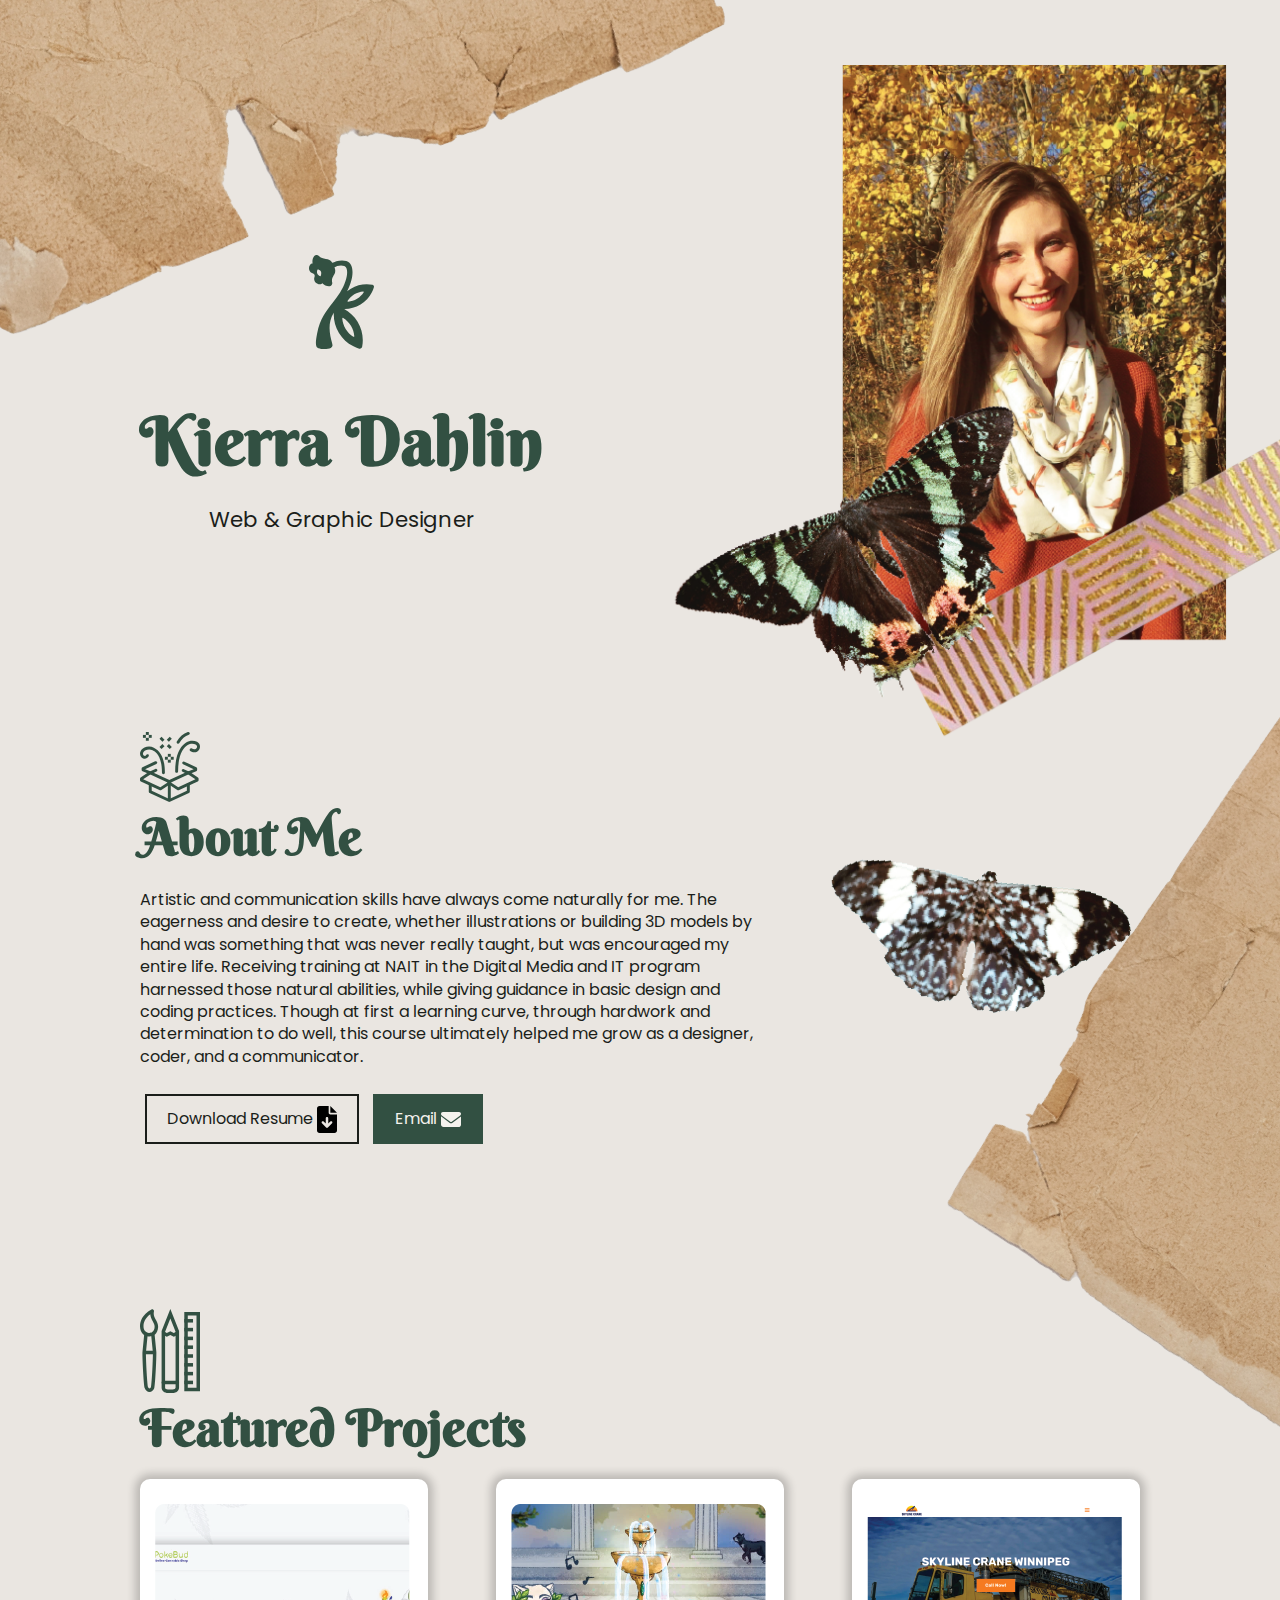
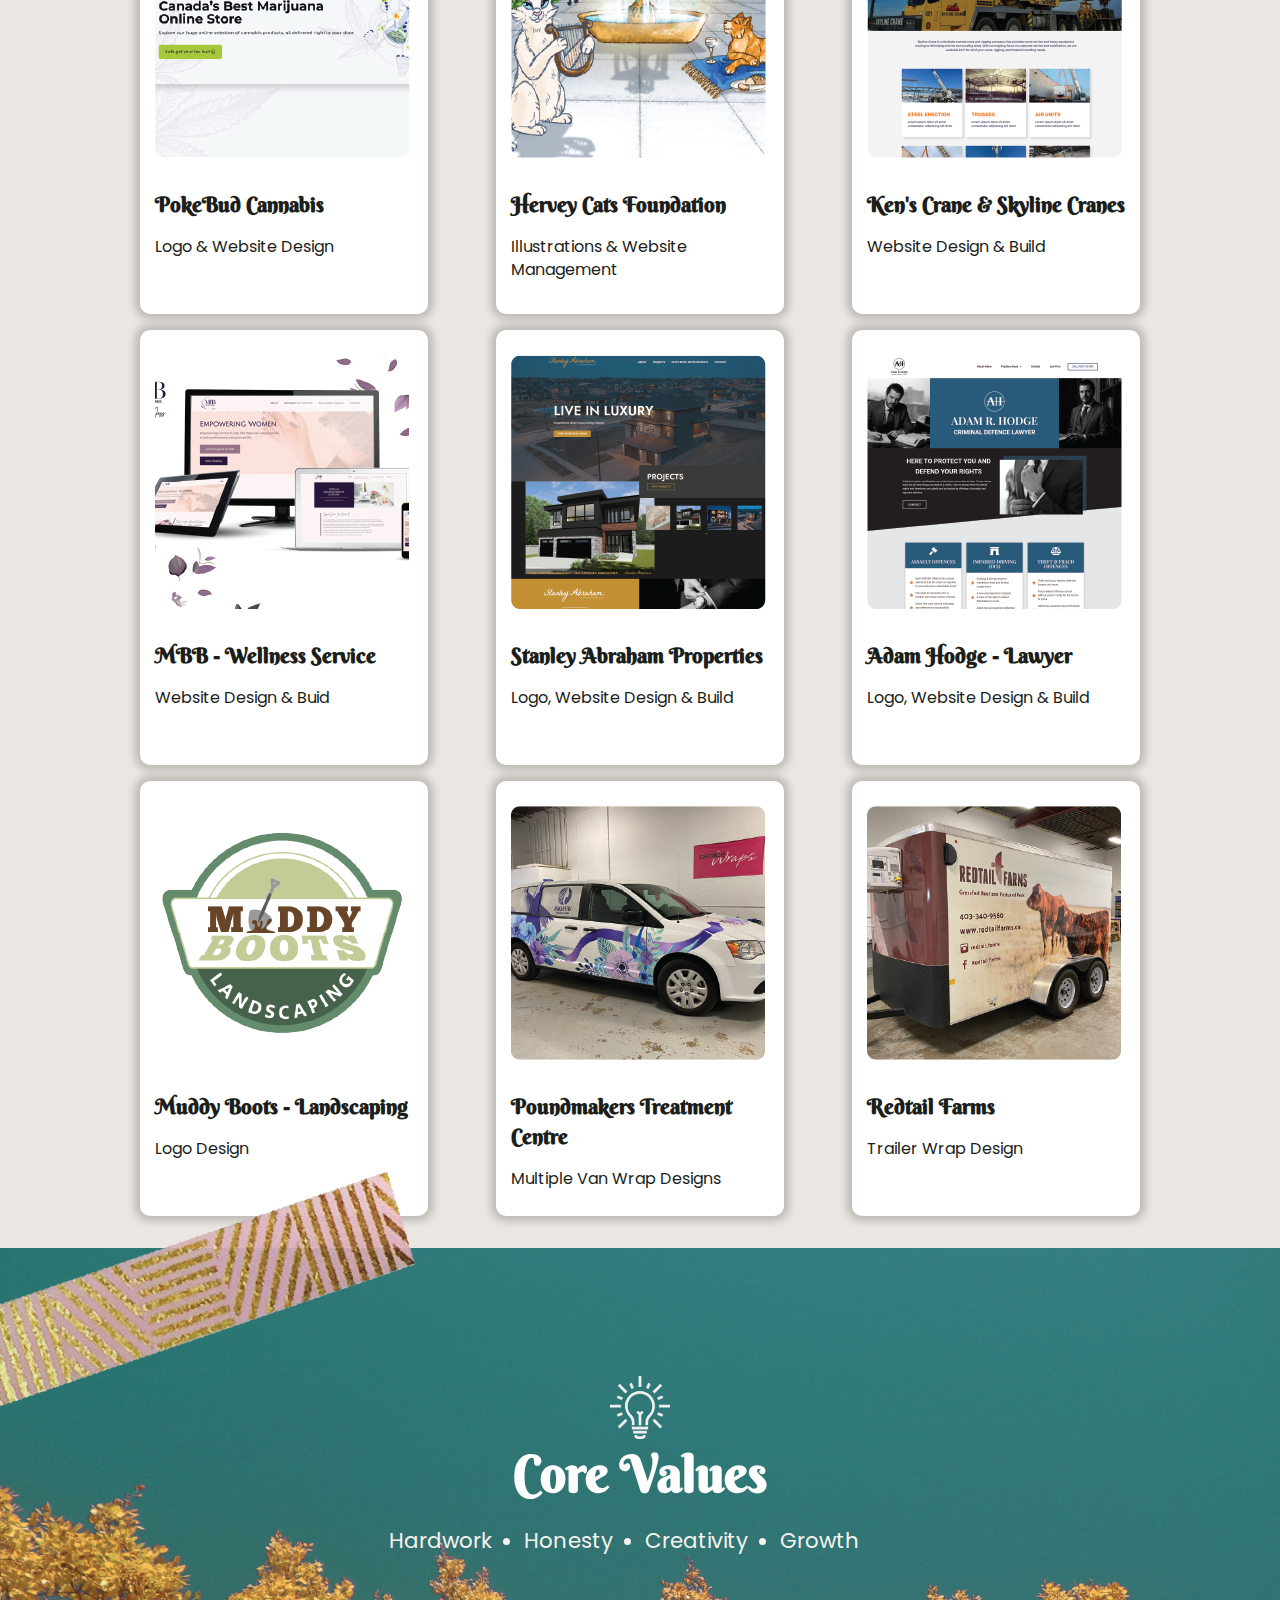
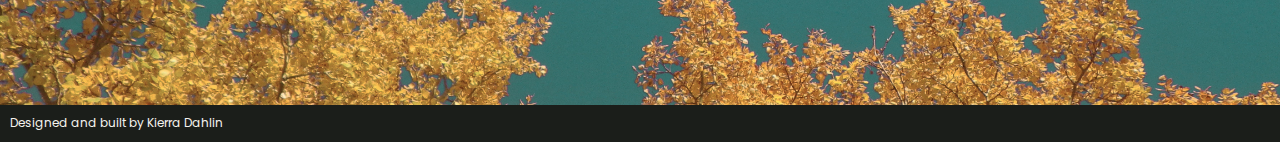
==== index.html @ ff47cce0 "Add files via upload" ====
<!doctype html>
<html class="no-js" lang="">

<head>
  <meta charset="utf-8">
  <title></title>
  <meta name="description" content="">
  <meta name="viewport" content="width=device-width, initial-scale=1">

  <meta property="og:title" content="">
  <meta property="og:type" content="">
  <meta property="og:url" content="">
  <meta property="og:image" content="">

  <link rel="manifest" href="site.webmanifest">
  <link rel="apple-touch-icon" href="icon.png">
  <!-- Place favicon.ico in the root directory -->
  <link rel="preconnect" href="https://fonts.googleapis.com">
  <link rel="preconnect" href="https://fonts.gstatic.com" crossorigin>
  <link href="https://fonts.googleapis.com/css2?family=Berkshire+Swash&family=Poppins&display=swap" rel="stylesheet">

  <link rel="stylesheet" href="css/normalize.css">
  <link rel="stylesheet" href="css/main.css">

  <meta name="theme-color" content="#fafafa">
</head>

<body>

  <header>
    <img src="img/paper-corner-1.png" alt="Paper corner">
    <div class="header-container-flex"> 
      
      <div class="header-content">
        <a href="index.html"><img class="site-logo svg-icon" src="img/k-logo-2021-green.svg" alt="Site logo"></a>
        <h1>Kierra Dahlin</h1>
        <p>Web & Graphic Designer</p> 
      </div>

      <div class="header-img">
        <img src="img/kierra-header-img.png" alt="Header image">
      </div>
    </div>  
  </header>

  <img class="paper-corner-2" src="img/paper-corner-2.png" alt="Paper chevron">
  <section class="about-me-container">
    <div class="about-me-flex">
      <div class="about-me-content">
        <img class="svg-icon" src="img/suprise-box-icon.svg" alt="Suprise Box">
        <h2>About Me</h2>
        <p>Artistic and communication skills have always come naturally for me. The eagerness and desire to create, whether illustrations or building 3D models by hand was something that was never really taught, but was encouraged my entire life. Receiving training at NAIT in the Digital Media and IT program harnessed those natural abilities, while giving guidance in basic design and coding practices. Though at first a learning curve, through hardwork and determination to do well, this course ultimately helped me grow as a designer, coder, and a communicator.</p>

        <div class="about-btn-flex">
          <a href="img/kierra-dahlin-resume-2022.pdf" download="Kierra Dahlin Resume 2022"><button class="outline-btn">Download Resume <img class="svg-icon" src="img/file-arrow-down-solid.svg" alt="Download icon"></button></a>
          <a href="mailto:kaovelson@shaw.ca"><button class="green-btn">Email <img class="svg-icon" src="img/mail-white-icon.svg" alt="Email icon"></button></a>
        </div>
      </div>

      <div class="about-img-container">
        <img src="img/lil-butterfly.png" alt="Lil' butterfly">
      </div>
    </div>
    
  </section>
  

  <section class="featured-projects-container">
    <div>
      <img class="svg-icon" src="img/paint-tools-icon.svg" alt="Art tools icon">
      <h2>Featured Projects</h2>
    </div>

    <div class="ft-cards-container">
      <div class="ft-cards-flex">

        <div class="single-ft-card">
          <img src="img/pokebud-ft-img.png" alt="Featured project image">
          <div class="single-ft-card-content">
            <h3><a href="pokebud.html">PokeBud Cannabis</a></h3>
            <p>Logo & Website Design</p>
          </div>
          
        </div>

        <div class="single-ft-card">
          <img src="img/hervey-ft-img.png" alt="Featured project image">
          <div class="single-ft-card-content">
            <h3><a href="hervey.html">Hervey Cats Foundation</a></h3>
            <p>Illustrations & Website Management</p>
          </div>
        </div>

        <div class="single-ft-card">
          <img src="img/skyline-ft-img.png" alt="Featured project image">
          <div class="single-ft-card-content">
            <h3><a href="cranes.html">Ken's Crane & Skyline Cranes</a></h3>
            <p>Website Design & Build</p>
          </div>
        </div>

        <div class="single-ft-card">
          <img src="img/mbb-ft-img.png" alt="Featured project image">
          <div class="single-ft-card-content">
            <h3><a href="mbb.html">MBB - Wellness Service</a></h3>
            <p>Website Design & Buid</p>
          </div>
          
        </div>

        <div class="single-ft-card">
          <img src="img/stanley-ft-img.png" alt="Featured project image">
          <div class="single-ft-card-content">
            <h3><a href="stanley.html">Stanley Abraham Properties</a></h3>
            <p>Logo, Website Design & Build</p>
          </div>
        </div>

        <div class="single-ft-card">
          <img src="img/adam-ft-img.png" alt="Featured project image">
          <div class="single-ft-card-content">
            <h3><a href="adam.html">Adam Hodge - Lawyer</a></h3>
            <p>Logo, Website Design & Build</p>
          </div>
        </div>

        <div class="single-ft-card">
          <img src="img/muddy-ft-img.png" alt="Featured project image">
          <div class="single-ft-card-content">
            <h3><a href="muddy.html">Muddy Boots - Landscaping</a></h3>
            <p>Logo Design</p>
          </div>
          
        </div>

        <div class="single-ft-card">
          <img src="img/poundmakers-ft-img.png" alt="Featured project image">
          <div class="single-ft-card-content">
            <h3><a href="poundmakers.html">Poundmakers Treatment Centre</a></h3>
            <p>Multiple Van Wrap Designs</p>
          </div>
        </div>

        <div class="single-ft-card">
          <img src="img/redtail-ft-img.png" alt="Featured project image">
          <div class="single-ft-card-content">
            <h3><a href="redtail.html">Redtail Farms</a></h3>
            <p>Trailer Wrap Design</p>
          </div>
        </div>
      
      </div>

    </div>
  </section>

  <section class="core-values-container">
    <img class="washi-tape" src="img/washi-tape-pink.png" alt="Washi tape">
    <div class="core-values-content">
      <img class="svg-icon" src="img/lightbulb-icon.svg" alt="Lightbulb icon">
      <h2>Core Values</h2>
      <ul>
        <li>Hardwork</li>
        <li>Honesty</li>
        <li>Creativity</li>
        <li>Growth</li>
      </ul>
    </div>
  </section>

  <footer>
    <p>Designed and built by Kierra Dahlin</p>
  </footer>



  <script src="js/vendor/modernizr-3.11.2.min.js"></script>
  <script src="js/plugins.js"></script>
  <script src="js/main.js"></script>
</body>

</html>
---- css/main.css ----
/*! HTML5 Boilerplate v8.0.0 | MIT License | https://html5boilerplate.com/ */

/* main.css 2.1.0 | MIT License | https://github.com/h5bp/main.css#readme */
/*
 * What follows is the result of much research on cross-browser styling.
 * Credit left inline and big thanks to Nicolas Gallagher, Jonathan Neal,
 * Kroc Camen, and the H5BP dev community and team.
 */

/* ==========================================================================
   Base styles: opinionated defaults
   ========================================================================== */

html {
  color: #222;
  font-size: 1em;
  line-height: 1.4;
}

/*
 * Remove text-shadow in selection highlight:
 * https://twitter.com/miketaylr/status/12228805301
 *
 * Vendor-prefixed and regular ::selection selectors cannot be combined:
 * https://stackoverflow.com/a/16982510/7133471
 *
 * Customize the background color to match your design.
 */

::-moz-selection {
  background: #b3d4fc;
  text-shadow: none;
}

::selection {
  background: #b3d4fc;
  text-shadow: none;
}

/*
 * A better looking default horizontal rule
 */

hr {
  display: block;
  height: 1px;
  border: 0;
  border-top: 1px solid #ccc;
  margin: 1em 0;
  padding: 0;
}

/*
 * Remove the gap between audio, canvas, iframes,
 * images, videos and the bottom of their containers:
 * https://github.com/h5bp/html5-boilerplate/issues/440
 */

audio,
canvas,
iframe,
img,
svg,
video {
  vertical-align: middle;
}

/*
 * Remove default fieldset styles.
 */

fieldset {
  border: 0;
  margin: 0;
  padding: 0;
}

/*
 * Allow only vertical resizing of textareas.
 */

textarea {
  resize: vertical;
}

/* ==========================================================================
   Author's custom styles
   ========================================================================== */

  * {
    margin: 0;
    padding: 0;
  }
  body {
    overflow-x: hidden;
    background: #eae6e1;
  }
  section {
    width: 100%;
    margin: 0 auto;
    margin-bottom: 4rem;
    padding: 1rem;
  }
  h1 {
    font-family: 'Berkshire Swash', cursive;
    font-size: 2.369rem;
    color: #325042;
    margin-bottom: 1rem;
  }
  h2 {
    font-family: 'Berkshire Swash', cursive;
    font-size: 1.777rem;
    color: #325042;
    margin-bottom: 1rem;
  }
  h3{
    font-family: 'Berkshire Swash', cursive;
    font-size: 1.333rem;
    color: #1b1e1a;
    margin-bottom: 1rem;
  }
  p, button, li {
    font-family: 'Poppins', sans-serif;
    font-size: 1rem;
    color: #1b1e1a;
    margin-bottom: 1.333rem;
  }
  a {
    text-decoration: none;
    color: #1b1e1a;
  }
  .svg-icon {
    width: 60px;
  }
  .header-container-flex {
    margin: 0 auto;
    margin-top: -80px;
    margin-bottom: 10rem;
  }
  .site-logo {
    width: 65px;
    color: #325042;
  }
  .header-content {
    text-align: center;
  }
  .header-content p {
    font-size: 1.333rem;
  }
  .header-img {
    position: relative;
  }
  .header-img img {
    width: 100%;
  }
  .paper-corner-2 {
    position: absolute;
    right: 0;
    z-index: -10;
  }
  .about-me-content p {
    padding-right: 2rem;
  }
  button {
    padding: 10px 20px 10px 20px;
    margin-bottom: 1.333rem;
    height: 50px;
    display: block;
  }
  .about-btn-flex button img {
    width: 20px;
  }
  .outline-btn {
    border: 2px solid #1b1e1a;
    background: none;
  }
  .green-btn {
    border: 2px solid #325042;
    background: #325042;
    color: #f5f3ee;
  }
  .outline-btn:hover{
    border: 2px solid #325042;
    background: #325042;
    color: #f5f3ee;
  }
  .green-btn:hover{
    border: 2px solid #1b1e1a;
    background: #1b1e1a;
    color: #f5f3ee;
  }
  .featured-projects-container {
    width: 100%;
    margin: 0 auto;
  }
  .ft-cards-flex {
    display: flex;
    flex-direction: column;
    justify-content: center;
    align-items: center;
    flex-wrap: wrap;
    margin: 0 auto;
  }
  .single-ft-card {
    width: 258px;
    height: 370px;
    background: #ffffff;
    border-radius: 10px;
    box-shadow: 0px 0px 9px 5px #00000033;
    padding: 25px 15px 40px 15px;
    margin-bottom: 1rem;
  }
  .single-ft-card a:hover {
    color: #325042;
  }
  .single-ft-card img {
    margin-bottom: 2rem;
  }

  .core-values-container {
    width: 100%;
    background: url(../img/teal-tree-leaves-bg.jpg);
    background-repeat: no-repeat;
    background-position: top center;
    background-size: cover;
    padding: 8rem 0rem 8rem 0rem;
    margin-bottom: 0;
  }
  .washi-tape {
    position: absolute;
    margin-top: -210px;
    margin-left: -50px;
    width: 300px;
  }
  .core-values-container {
    width: 100%;
    max-width: 100%;
  }
  .core-values-content {
    margin: 0 auto;
    color: #ffffff;
    text-align: center;
  }
  .core-values-content h2 {
    color: #ffffff;
  }
  .core-values-content ul {
    display: inline-flex;
    justify-content: center;
    flex-wrap: wrap;
  }
  .core-values-content ul li:first-of-type {
    list-style-type: none;
  }
  .core-values-container ul li {
    color: #f5f3ee;
    margin-right: 2rem;
    font-size: 1.333rem;
  }

  footer {
    background: #1b1e1a;
    padding: 10px;
  }
  footer p {
    color: #f5f3ee;
    font-size: 12px;
    margin-bottom: 0;
  }

  /* SINGLE PROJECT PAGE CONTENT */
  .single-header {
    margin: 0 auto;
    margin-bottom: 1rem;
  }
  .single-header-img {
    width: 100%;
  }
  .single-project-flex {
    display: flex;
    justify-content: space-between;
    flex-direction: column;
    margin: 0 auto;
  }
  .single-pro-content {
    padding-right: 2rem;
    margin-bottom: 4rem;
  }
  .show-more-single img {
    width: 100%;
    margin-bottom: 1rem;
  }
  .show-more-single {
    margin: 0 auto;
    display: flex;
    flex-wrap: wrap;
    justify-content: center;
    align-items: flex-start;
  }
  .single-pro-header {
    margin: 0 auto;
  }
  

  @media only screen and (min-width: 620px) {
    section {
      max-width: 620px;
    }
    

    .about-btn-flex button {
      margin: 5px;
      display: inline;
    }

    .ft-cards-flex {
      flex-direction: row;
      justify-content: space-between;
    }

    
  }

  @media only screen and (min-width: 900px) {
    section {
      max-width: 1000px;
      margin-bottom: 8rem;
    }
    h1 {
      font-size: 4.209rem;
    }
    h2 {
      font-size: 3.157rem;
    }
    p, button {
      font-size: 1rem;
    }
    .header-container-flex {
      width: 1000px;
      display: flex;
      justify-content: space-between;
      align-items: center;
      flex-wrap: wrap;
    }
    .header-img {
      position: absolute;
      right: -50px;
    }
    .header-img img {
      width: 687px;
    }

    .about-me-flex {
      display: flex;
      justify-content: space-between;
      align-items: center;
    }
    .about-btn-flex button{
      display: inline;
    }
    
    .single-ft-card {
      width: 258px;
    }

    .washi-tape {
      margin-top: -275px;
      width: auto;
    }

    .single-project-flex {
      flex-direction: row;
    }

    .show-more-single img {
      width: 400px;
    }
  }

/* ==========================================================================
   Helper classes
   ========================================================================== */

/*
 * Hide visually and from screen readers
 */

.hidden,
[hidden] {
  display: none !important;
}

/*
 * Hide only visually, but have it available for screen readers:
 * https://snook.ca/archives/html_and_css/hiding-content-for-accessibility
 *
 * 1. For long content, line feeds are not interpreted as spaces and small width
 *    causes content to wrap 1 word per line:
 *    https://medium.com/@jessebeach/beware-smushed-off-screen-accessible-text-5952a4c2cbfe
 */

.sr-only {
  border: 0;
  clip: rect(0, 0, 0, 0);
  height: 1px;
  margin: -1px;
  overflow: hidden;
  padding: 0;
  position: absolute;
  white-space: nowrap;
  width: 1px;
  /* 1 */
}

/*
 * Extends the .sr-only class to allow the element
 * to be focusable when navigated to via the keyboard:
 * https://www.drupal.org/node/897638
 */

.sr-only.focusable:active,
.sr-only.focusable:focus {
  clip: auto;
  height: auto;
  margin: 0;
  overflow: visible;
  position: static;
  white-space: inherit;
  width: auto;
}

/*
 * Hide visually and from screen readers, but maintain layout
 */

.invisible {
  visibility: hidden;
}

/*
 * Clearfix: contain floats
 *
 * For modern browsers
 * 1. The space content is one way to avoid an Opera bug when the
 *    `contenteditable` attribute is included anywhere else in the document.
 *    Otherwise it causes space to appear at the top and bottom of elements
 *    that receive the `clearfix` class.
 * 2. The use of `table` rather than `block` is only necessary if using
 *    `:before` to contain the top-margins of child elements.
 */

.clearfix::before,
.clearfix::after {
  content: " ";
  display: table;
}

.clearfix::after {
  clear: both;
}

/* ==========================================================================
   EXAMPLE Media Queries for Responsive Design.
   These examples override the primary ('mobile first') styles.
   Modify as content requires.
   ========================================================================== */

@media only screen and (min-width: 35em) {
  /* Style adjustments for viewports that meet the condition */
}

@media print,
  (-webkit-min-device-pixel-ratio: 1.25),
  (min-resolution: 1.25dppx),
  (min-resolution: 120dpi) {
  /* Style adjustments for high resolution devices */
}

/* ==========================================================================
   Print styles.
   Inlined to avoid the additional HTTP request:
   https://www.phpied.com/delay-loading-your-print-css/
   ========================================================================== */

@media print {
  *,
  *::before,
  *::after {
    background: #fff !important;
    color: #000 !important;
    /* Black prints faster */
    box-shadow: none !important;
    text-shadow: none !important;
  }

  a,
  a:visited {
    text-decoration: underline;
  }

  a[href]::after {
    content: " (" attr(href) ")";
  }

  abbr[title]::after {
    content: " (" attr(title) ")";
  }

  /*
   * Don't show links that are fragment identifiers,
   * or use the `javascript:` pseudo protocol
   */
  a[href^="#"]::after,
  a[href^="javascript:"]::after {
    content: "";
  }

  pre {
    white-space: pre-wrap !important;
  }

  pre,
  blockquote {
    border: 1px solid #999;
    page-break-inside: avoid;
  }

  /*
   * Printing Tables:
   * https://web.archive.org/web/20180815150934/http://css-discuss.incutio.com/wiki/Printing_Tables
   */
  thead {
    display: table-header-group;
  }

  tr,
  img {
    page-break-inside: avoid;
  }

  p,
  h2,
  h3 {
    orphans: 3;
    widows: 3;
  }

  h2,
  h3 {
    page-break-after: avoid;
  }
}
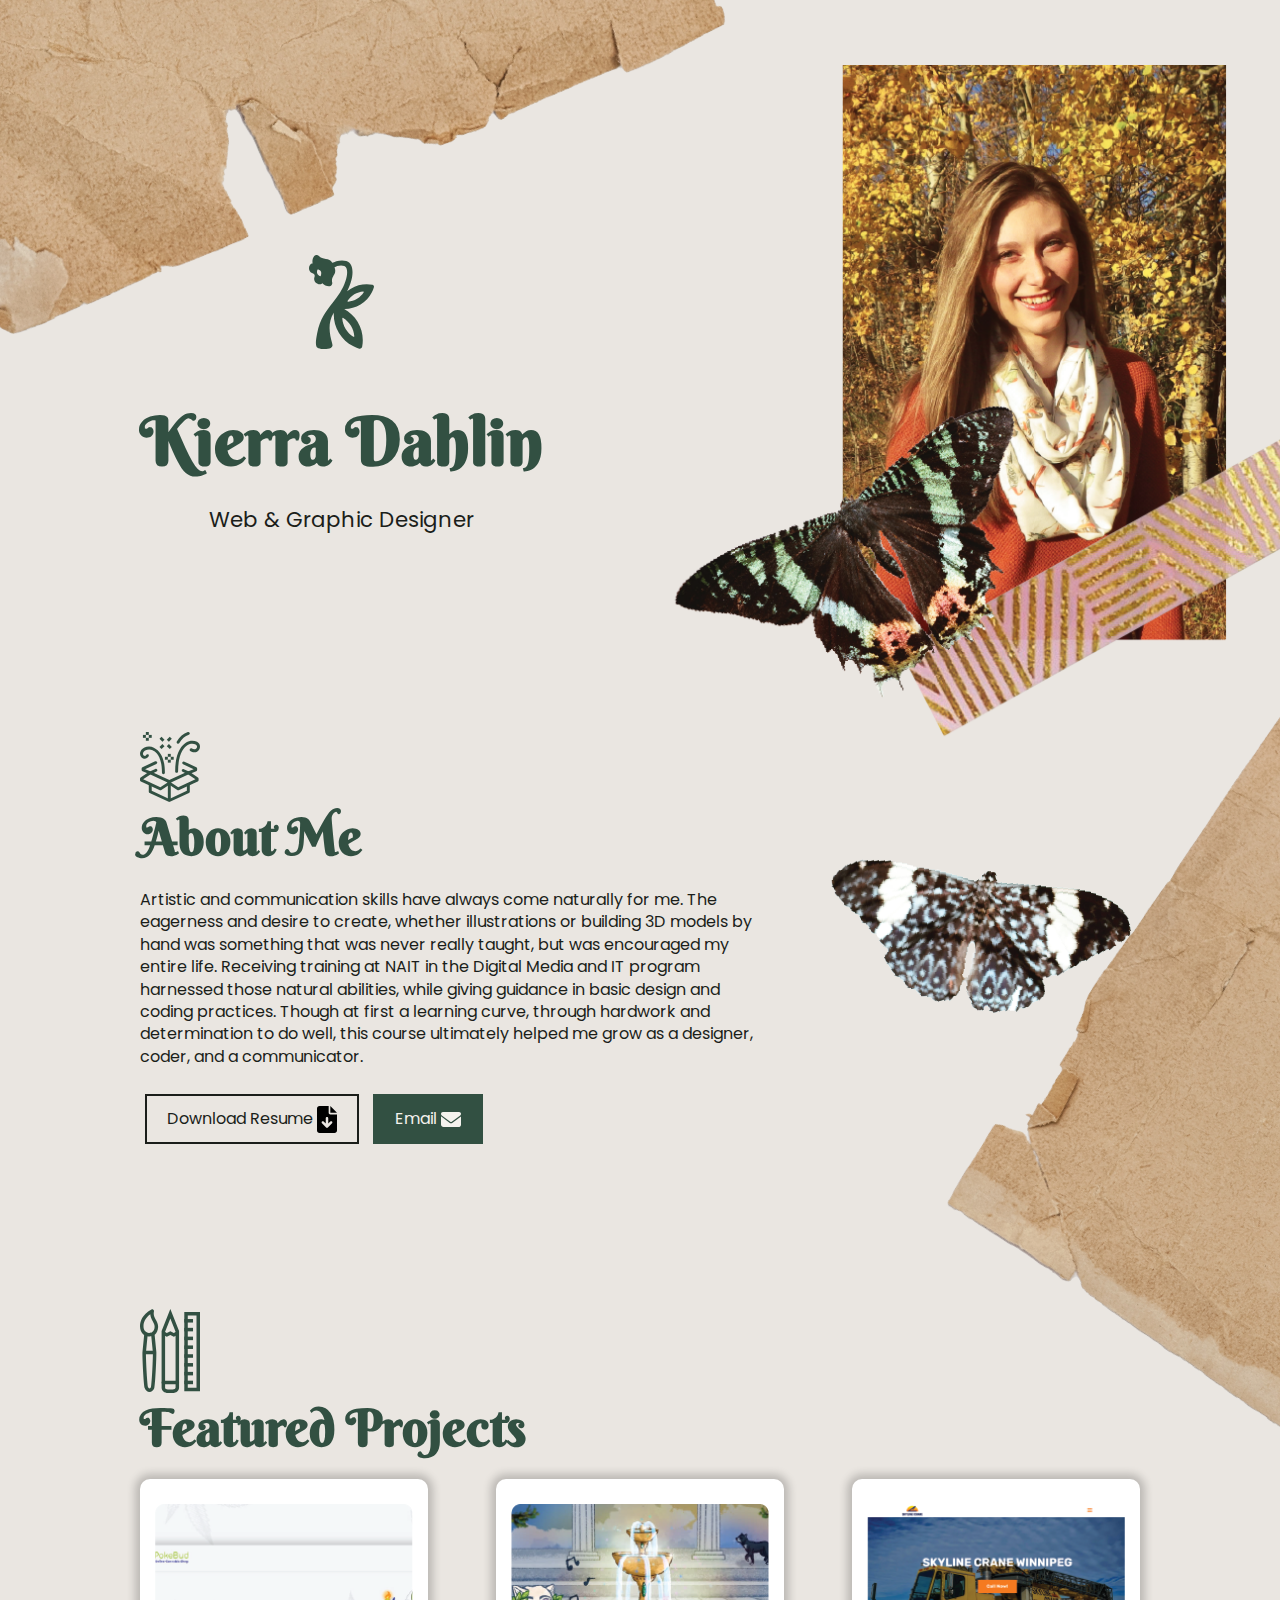
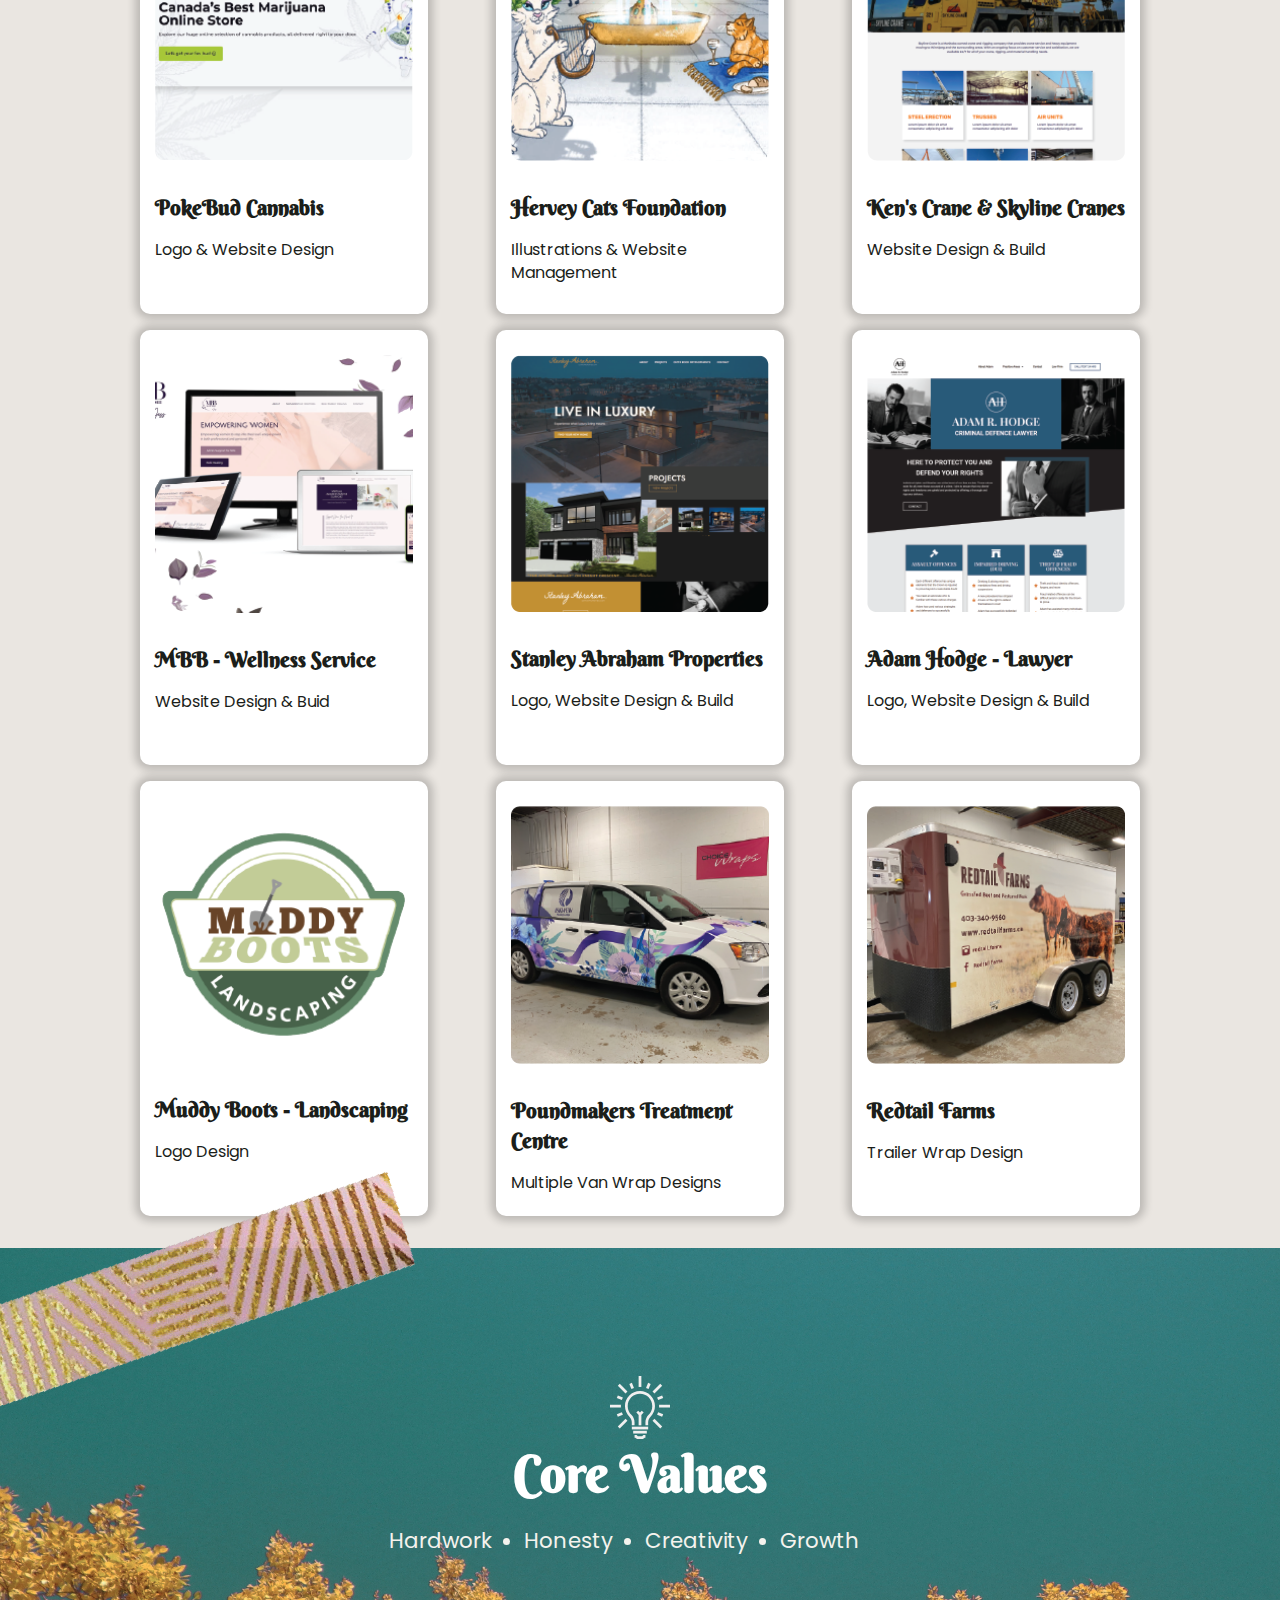
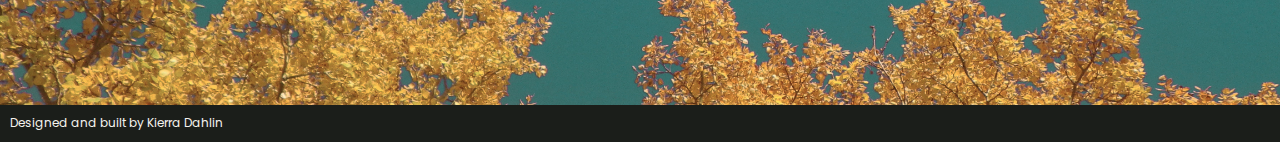
==== commit 9c9dbf0c: "Add files via upload" ====
--- a/index.html
+++ b/index.html
@@ -29,7 +29,7 @@
 
   <header>
     <img src="img/paper-corner-1.png" alt="Paper corner">
-    <div class="header-container-flex"> 
+    <div class="header-container-flex home"> 
       
       <div class="header-content">
         <a href="index.html"><img class="site-logo svg-icon" src="img/k-logo-2021-green.svg" alt="Site logo"></a>
--- a/css/main.css
+++ b/css/main.css
@@ -135,6 +135,8 @@
   .header-container-flex {
     margin: 0 auto;
     margin-top: -80px;
+  }
+  .header-container-flex.home {
     margin-bottom: 10rem;
   }
   .site-logo {
@@ -202,7 +204,7 @@
     margin: 0 auto;
   }
   .single-ft-card {
-    width: 258px;
+    width: 200px;
     height: 370px;
     background: #ffffff;
     border-radius: 10px;
@@ -215,6 +217,7 @@
   }
   .single-ft-card img {
     margin-bottom: 2rem;
+    width: 100%;
   }
 
   .core-values-container {
@@ -307,6 +310,9 @@
       max-width: 620px;
     }
     
+    .single-ft-card {
+      width: 260px;
+    }
 
     .about-btn-flex button {
       margin: 5px;
